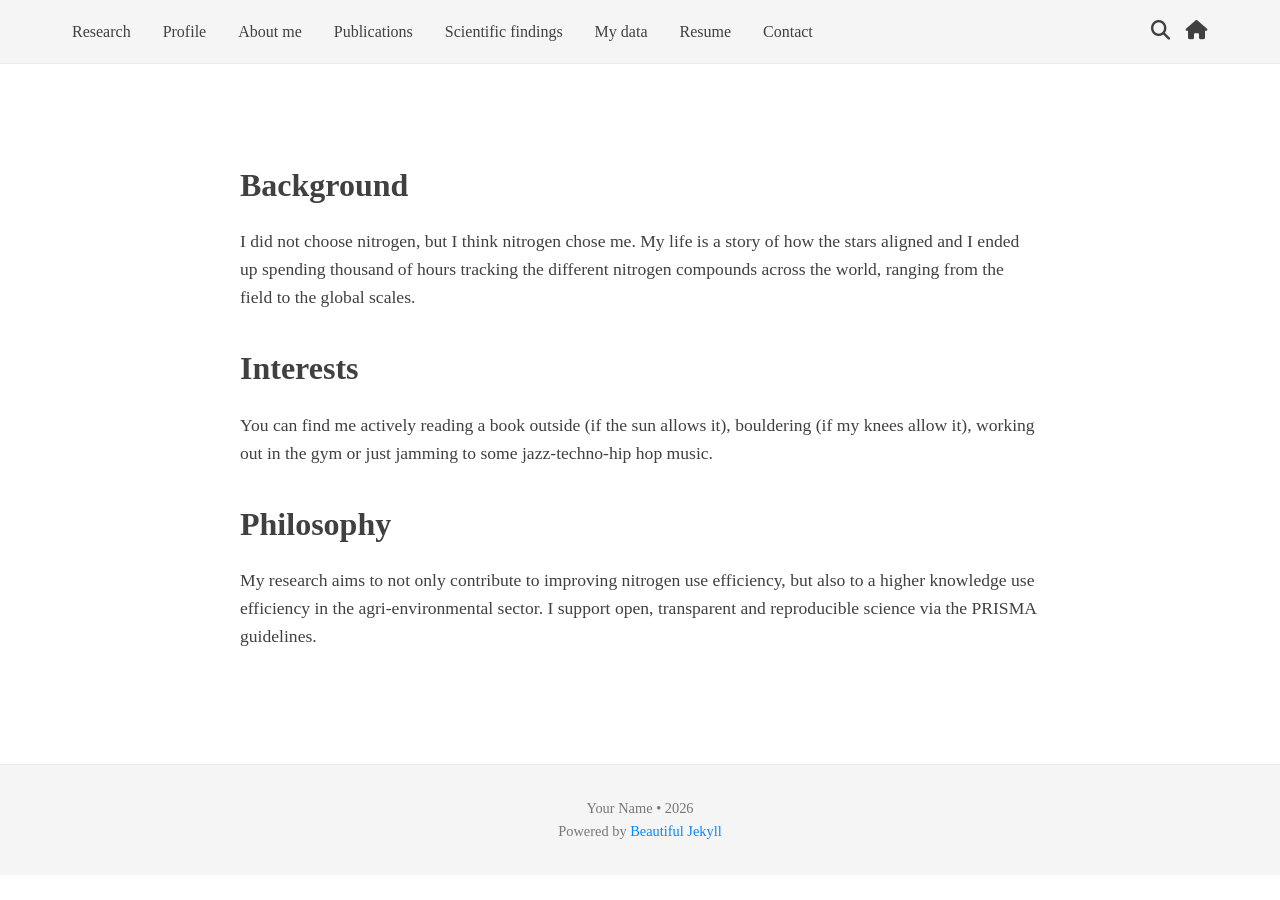
==== about.html @ 362df661 "Initial commit - Personal portfolio website" ====
<!DOCTYPE html>
<html lang="en">
<head>
    <meta charset="UTF-8">
    <meta name="viewport" content="width=device-width, initial-scale=1.0">
    <meta name="description" content="About Me - João Serra">
    <title>About Me - João Serra</title>
    <link rel="stylesheet" href="styles.css">
    <link rel="stylesheet" href="https://cdnjs.cloudflare.com/ajax/libs/font-awesome/6.4.0/css/all.min.css">
</head>
<body>
    <nav class="navbar">
        <div class="nav-container">
            <div class="nav-links">
                <a href="research.html">Research</a>
                <a href="profile.html">Profile</a>
                <a href="about.html">About me</a>
                <a href="publications.html">Publications</a>
                <a href="findings.html">Scientific findings</a>
                <a href="https://figshare.com/authors/Jo_o_Serra/14259032" target="_blank">My data</a>
                <a href="resume.pdf" target="_blank">Resume</a>
                <a href="contact.html">Contact</a>
            </div>
            <div class="nav-icons">
                <a href="#" class="search-icon"><i class="fas fa-search"></i></a>
                <a href="index.html" class="home-icon"><i class="fas fa-home"></i></a>
            </div>
        </div>
    </nav>

    <main class="main-content">
        <div class="content-section">
            <h2>Background</h2>
            <p>
                I did not choose nitrogen, but I think nitrogen chose me. My life is a story of how the stars aligned and I ended up spending thousand of hours tracking the different nitrogen compounds across the world, ranging from the field to the global scales. 
            </p>

            <h2>Interests</h2>
            <p>
                You can find me actively reading a book outside (if the sun allows it), bouldering (if my knees allow it), working out in the gym or just jamming to some jazz-techno-hip hop music.
            </p>

            <h2>Philosophy</h2>
            <p>
                My research aims to not only contribute to improving nitrogen use efficiency, but also to a higher knowledge use efficiency in the agri-environmental sector.
                I support open, transparent and reproducible science via the PRISMA guidelines.  
            </p>
        </div>
    </main>

    <footer class="footer">
        <p>Your Name • <span id="year"></span></p>
        <p>Powered by <a href="https://beautifuljekyll.com" target="_blank">Beautiful Jekyll</a></p>
    </footer>

    <script>
        document.getElementById('year').textContent = new Date().getFullYear();
    </script>
</body>
</html>
---- styles.css ----
* {
    margin: 0;
    padding: 0;
    box-sizing: border-box;
}

body {
    font-family: 'Lora', 'Times New Roman', serif;
    line-height: 1.6;
    color: #404040;
    background-color: #ffffff;
}

.navbar {
    background-color: #f5f5f5;
    border-bottom: 1px solid #eaeaea;
    padding: 1rem 0;
    position: sticky;
    top: 0;
    z-index: 1000;
}

.nav-container {
    max-width: 1200px;
    margin: 0 auto;
    padding: 0 2rem;
    display: flex;
    justify-content: space-between;
    align-items: center;
}

.nav-links {
    display: flex;
    gap: 2rem;
    flex-wrap: wrap;
}

.nav-links a {
    color: #404040;
    text-decoration: none;
    font-size: 1rem;
    transition: color 0.3s ease;
}

.nav-links a:hover {
    color: #008AFF;
}

.nav-icons {
    display: flex;
    gap: 1rem;
}

.nav-icons a {
    color: #404040;
    font-size: 1.2rem;
    transition: color 0.3s ease;
}

.nav-icons a:hover {
    color: #008AFF;
}

.main-content {
    max-width: 1200px;
    margin: 0 auto;
    padding: 4rem 2rem;
    min-height: calc(100vh - 200px);
}

.hero-section {
    text-align: center;
    padding: 4rem 0;
}

.hero-title {
    font-size: 3.5rem;
    font-weight: 700;
    color: #404040;
    margin-bottom: 3rem;
}

.hero-images {
    display: flex;
    justify-content: center;
    gap: 2rem;
    margin-bottom: 2rem;
    flex-wrap: wrap;
}

.hero-img {
    width: 200px;
    height: 200px;
    object-fit: cover;
    border-radius: 10px;
    box-shadow: 0 4px 15px rgba(0, 0, 0, 0.1);
    transition: transform 0.3s ease, box-shadow 0.3s ease;
}

.hero-img:hover {
    transform: scale(1.05);
    box-shadow: 0 6px 20px rgba(0, 0, 0, 0.15);
}

.social-links {
    display: flex;
    justify-content: center;
    gap: 2rem;
    flex-wrap: wrap;
}

.social-links a {
    color: #404040;
    font-size: 2rem;
    transition: all 0.3s ease;
}

.social-links a:hover {
    color: #008AFF;
    transform: translateY(-3px);
}

.content-section {
    max-width: 800px;
    margin: 0 auto;
}

.content-section h1 {
    font-size: 2.5rem;
    margin-bottom: 2rem;
    color: #404040;
}

.content-section h2 {
    font-size: 2rem;
    margin-top: 2rem;
    margin-bottom: 1rem;
    color: #404040;
}

.content-section p {
    margin-bottom: 1rem;
    font-size: 1.1rem;
}

.content-section ul {
    margin-left: 2rem;
    margin-bottom: 1rem;
}

.content-section li {
    margin-bottom: 0.5rem;
}

.publication-item {
    margin-bottom: 1rem;
    padding-bottom: 1rem;
    border-bottom: 1px solid #eaeaea;
}

.publication-item:last-child {
    border-bottom: none;
}

.publication-title {
    font-weight: 600;
    color: #404040;
    margin-bottom: 0.5rem;
}

.publication-authors {
    font-style: italic;
    color: #666;
    margin-bottom: 0.5rem;
}

.publication-venue {
    color: #666;
}

sup {
    font-size: 0.7em;
    vertical-align: super;
    margin-left: 2px;
}

sup a {
    color: #008AFF;
    text-decoration: none;
    font-weight: normal;
}

sup a:hover {
    text-decoration: underline;
}

.finding-image {
    margin-top: 1rem;
    text-align: center;
}

.finding-img {
    max-width: 100%;
    height: auto;
    border-radius: 8px;
    box-shadow: 0 4px 8px rgba(0, 0, 0, 0.1);
    margin-bottom: 0.5rem;
}

.image-caption {
    font-size: 0.9rem;
    color: #666;
    font-style: italic;
    margin: 0.5rem auto;
    max-width: 800px;
    line-height: 1.4;
}

.finding-details {
    margin: 1rem 0;
    padding-left: 1.5rem;
}

.finding-details li {
    margin-bottom: 0.5rem;
    color: #555;
    line-height: 1.5;
}

.finding-details strong {
    color: #404040;
}

.contact-info {
    font-size: 1.1rem;
}

.contact-info a {
    color: #008AFF;
    text-decoration: none;
}

.contact-info a:hover {
    text-decoration: underline;
}

.footer {
    background-color: #f5f5f5;
    border-top: 1px solid #eaeaea;
    padding: 2rem;
    text-align: center;
    color: #777;
    font-size: 0.9rem;
}

.footer a {
    color: #008AFF;
    text-decoration: none;
}

.footer a:hover {
    text-decoration: underline;
}

@media (max-width: 768px) {
    .nav-container {
        flex-direction: column;
        gap: 1rem;
    }

    .nav-links {
        gap: 1rem;
        justify-content: center;
    }

    .hero-title {
        font-size: 2.5rem;
    }

    .social-links a {
        font-size: 1.5rem;
    }

    .main-content {
        padding: 2rem 1rem;
    }
}
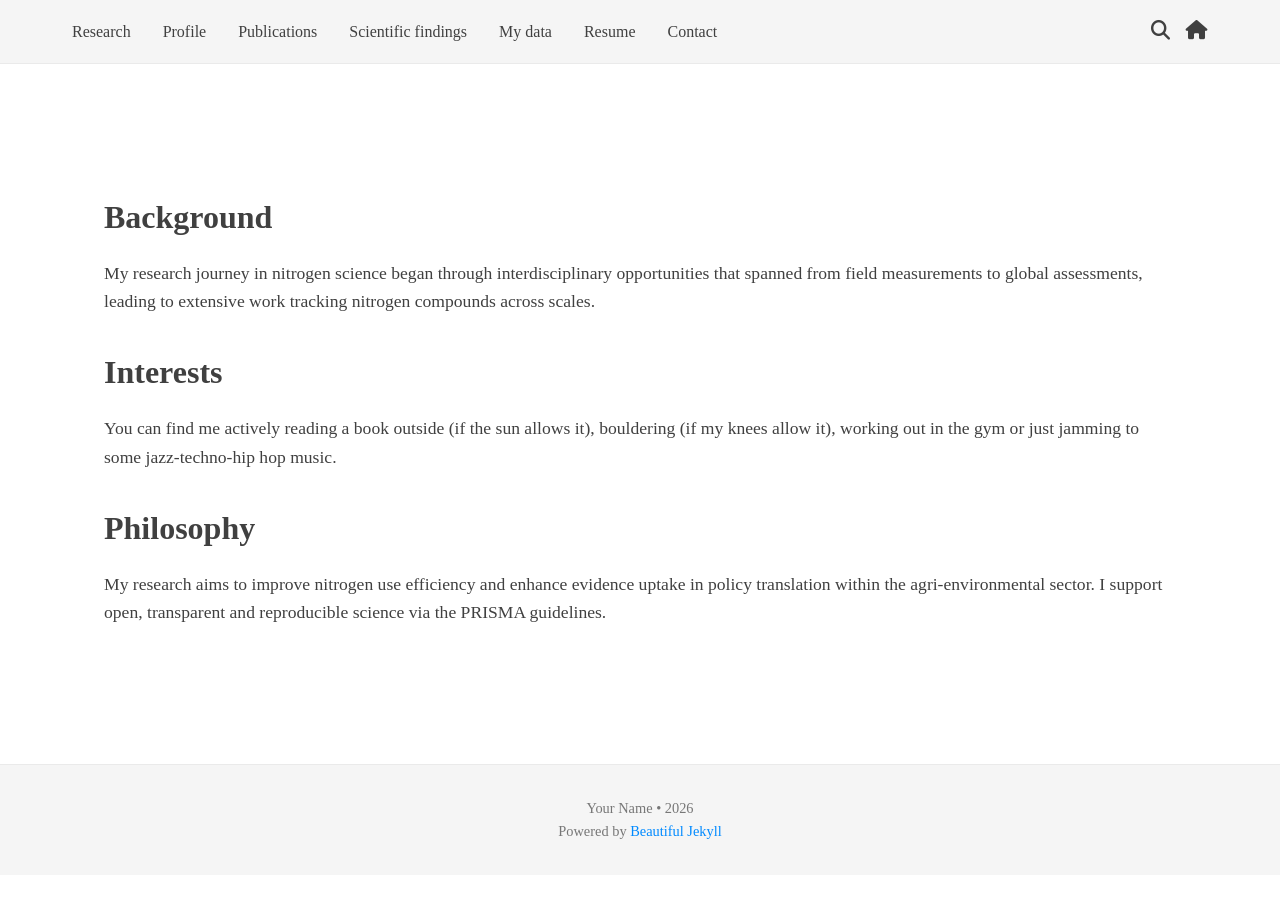
==== commit 2dc15eda: "Update homepage collaboration map and profile/publications content" ====
--- a/about.html
+++ b/about.html
@@ -14,7 +14,7 @@
             <div class="nav-links">
                 <a href="research.html">Research</a>
                 <a href="profile.html">Profile</a>
-                <a href="about.html">About me</a>
+                <!-- <a href="about.html">About me</a> -->
                 <a href="publications.html">Publications</a>
                 <a href="findings.html">Scientific findings</a>
                 <a href="https://figshare.com/authors/Jo_o_Serra/14259032" target="_blank">My data</a>
@@ -32,7 +32,7 @@
         <div class="content-section">
             <h2>Background</h2>
             <p>
-                I did not choose nitrogen, but I think nitrogen chose me. My life is a story of how the stars aligned and I ended up spending thousand of hours tracking the different nitrogen compounds across the world, ranging from the field to the global scales. 
+                My research journey in nitrogen science began through interdisciplinary opportunities that spanned from field measurements to global assessments, leading to extensive work tracking nitrogen compounds across scales.
             </p>
 
             <h2>Interests</h2>
@@ -42,7 +42,7 @@
 
             <h2>Philosophy</h2>
             <p>
-                My research aims to not only contribute to improving nitrogen use efficiency, but also to a higher knowledge use efficiency in the agri-environmental sector.
+                My research aims to improve nitrogen use efficiency and enhance evidence uptake in policy translation within the agri-environmental sector.
                 I support open, transparent and reproducible science via the PRISMA guidelines.  
             </p>
         </div>
--- a/styles.css
+++ b/styles.css
@@ -77,7 +77,25 @@
     font-size: 3.5rem;
     font-weight: 700;
     color: #404040;
-    margin-bottom: 3rem;
+    margin-bottom: 1rem;
+}
+
+.hero-impact {
+    max-width: 800px;
+    margin: 0 auto 2rem auto;
+    padding: 1.5rem 2rem;
+    background: linear-gradient(135deg, #f8f9fa 0%, #e9ecef 100%);
+    border-left: 4px solid #008AFF;
+    border-radius: 8px;
+    box-shadow: 0 2px 10px rgba(0, 0, 0, 0.05);
+}
+
+.hero-impact p {
+    font-size: 1.1rem;
+    line-height: 1.6;
+    color: #495057;
+    font-style: italic;
+    margin: 0;
 }
 
 .hero-images {
@@ -231,6 +249,167 @@
     color: #404040;
 }
 
+/* Horizontal scrollable finding books */
+.finding-book {
+    margin: 4rem 0;
+    overflow-x: auto;
+    overflow-y: hidden;
+    border-radius: 12px;
+    background: #fafafa;
+    padding: 1rem;
+}
+
+.finding-track {
+    display: flex;
+    gap: 2rem;
+    scroll-snap-type: x mandatory;
+    min-height: 400px;
+}
+
+.finding-page {
+    min-width: 80vw;
+    scroll-snap-align: start;
+    background: white;
+    border-radius: 8px;
+    padding: 2rem;
+    box-shadow: 0 2px 10px rgba(0, 0, 0, 0.05);
+    display: flex;
+    flex-direction: column;
+    justify-content: center;
+}
+
+.finding-page h3 {
+    font-size: 1.5rem;
+    font-weight: 600;
+    color: #404040;
+    margin-bottom: 1rem;
+    line-height: 1.3;
+}
+
+.finding-page p {
+    font-size: 1.1rem;
+    line-height: 1.6;
+    color: #495057;
+    margin-bottom: 1rem;
+}
+
+.finding-page img {
+    max-width: 100%;
+    height: auto;
+    border-radius: 8px;
+    margin: 1rem 0;
+}
+
+.finding-page .caption {
+    font-size: 0.9rem;
+    color: #666;
+    font-style: italic;
+    margin-top: 0.5rem;
+    text-align: center;
+}
+
+@media (min-width: 768px) {
+    .finding-page {
+        min-width: 400px;
+        max-width: 500px;
+    }
+}
+
+@media (max-width: 767px) {
+    .finding-page {
+        min-width: 85vw;
+        padding: 1.5rem;
+    }
+    
+    .finding-page h3 {
+        font-size: 1.3rem;
+    }
+}
+
+/* Lightbox styles */
+.clickable-image {
+    cursor: zoom-in;
+    transition: transform 0.2s ease;
+}
+
+.clickable-image:hover {
+    transform: scale(1.02);
+}
+
+.lightbox {
+    display: none;
+    position: fixed;
+    z-index: 1000;
+    inset: 0;
+    background: rgba(0, 0, 0, 0.9);
+    justify-content: center;
+    align-items: center;
+    padding: 1rem;
+}
+
+.lightbox img {
+    max-width: 95%;
+    max-height: 95%;
+    object-fit: contain;
+    border-radius: 8px;
+    box-shadow: 0 4px 20px rgba(0, 0, 0, 0.5);
+}
+
+/* Featured publications styling */
+.publication-item.featured {
+    border: 2px solid #007bff;
+    border-radius: 8px;
+    padding: 1.5rem;
+    margin-bottom: 1.5rem;
+    background-color: #f8f9ff;
+    box-shadow: 0 4px 12px rgba(0, 123, 255, 0.1);
+}
+
+.publication-item.featured .publication-title {
+    color: #007bff;
+    font-weight: bold;
+}
+
+.publication-item .fa-star,
+.publication-item .fa-highlighter {
+    color: #ffc107;
+    margin-right: 0.5rem;
+}
+
+.publication-item .fa-star {
+    color: #ffc107;
+}
+
+.publication-item .fa-highlighter {
+    color: #28a745;
+}
+
+/* Collaboration map tooltip styling */
+.collab-tooltip {
+    background: white;
+    border: 1px solid #ccc;
+    border-radius: 4px;
+    padding: 6px 8px;
+    font-size: 0.85em;
+    line-height: 1.4;
+    box-shadow: 0 2px 6px rgba(0,0,0,0.15);
+}
+
+/* Collaboration map container styling */
+#collab-map {
+    width: 100%;
+    height: 500px;
+    border: 1px solid #ddd;
+    border-radius: 4px;
+    margin-bottom: 1rem;
+}
+
+.content-section {
+    max-width: 1200px;
+    margin: 0 auto;
+    padding: 2rem;
+}
+
 .contact-info {
     font-size: 1.1rem;
 }
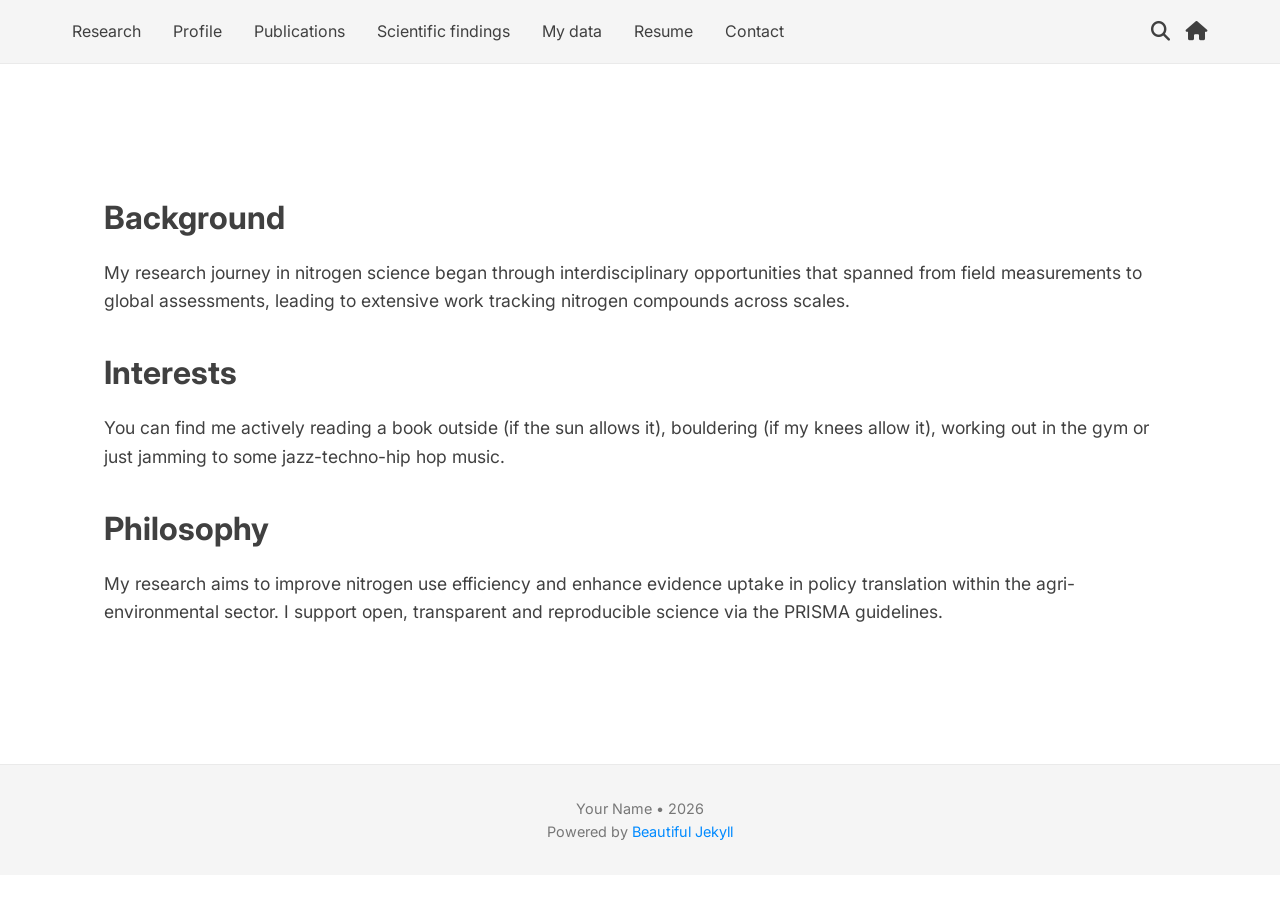
==== commit e337c3b0: "Change site font to Inter" ====
--- a/about.html
+++ b/about.html
@@ -7,6 +7,9 @@
     <title>About Me - João Serra</title>
     <link rel="stylesheet" href="styles.css">
     <link rel="stylesheet" href="https://cdnjs.cloudflare.com/ajax/libs/font-awesome/6.4.0/css/all.min.css">
+    <link rel="preconnect" href="https://fonts.googleapis.com">
+    <link rel="preconnect" href="https://fonts.gstatic.com" crossorigin>
+    <link href="https://fonts.googleapis.com/css2?family=Inter:wght@400;500;600;700&display=swap" rel="stylesheet">
 </head>
 <body>
     <nav class="navbar">
--- a/styles.css
+++ b/styles.css
@@ -5,7 +5,7 @@
 }
 
 body {
-    font-family: 'Lora', 'Times New Roman', serif;
+    font-family: "Inter", sans-serif;
     line-height: 1.6;
     color: #404040;
     background-color: #ffffff;
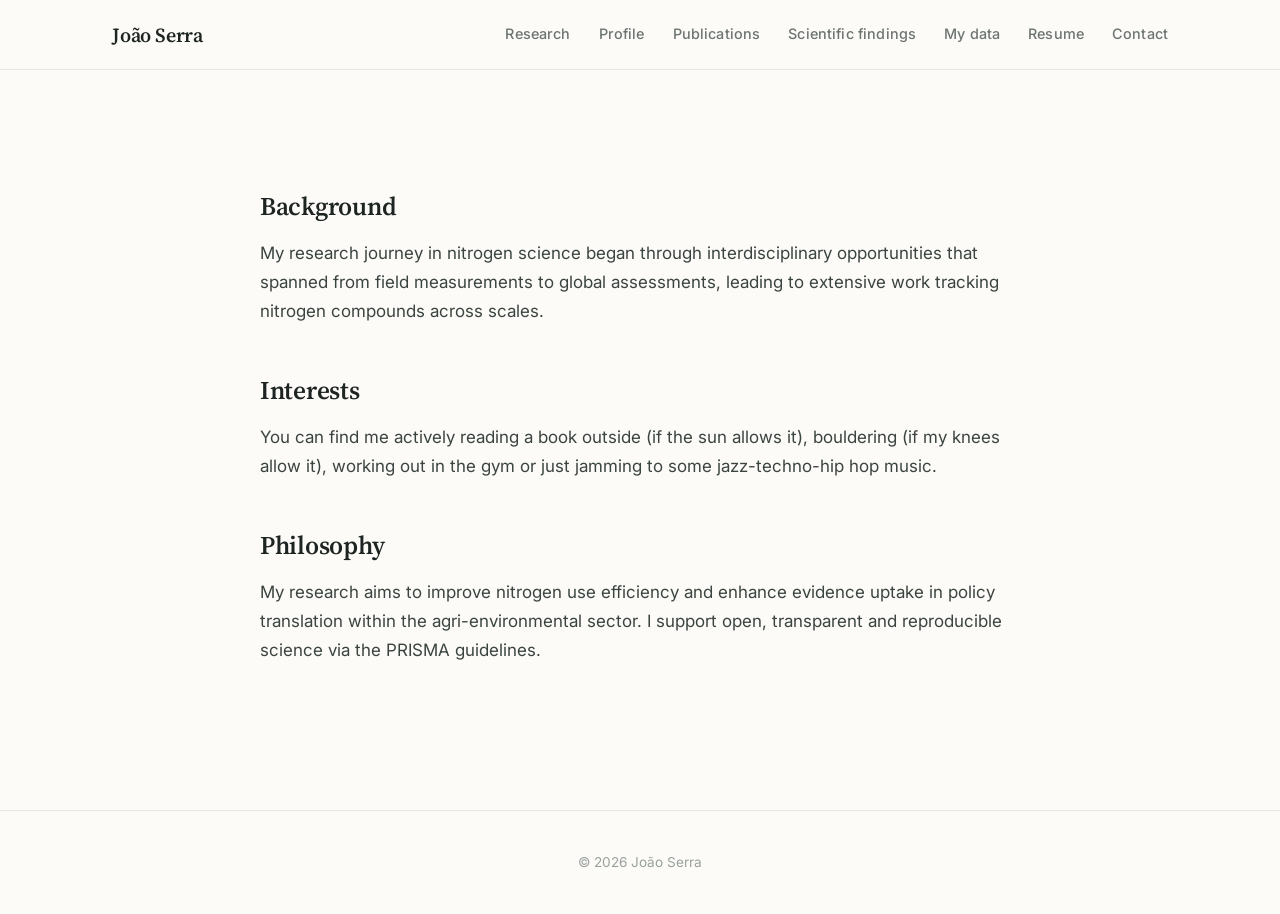
==== commit 6a661e24: "Refine site design: serif headings, muted palette, two-column hero, working map tiles Co-Authored-By" ====
--- a/about.html
+++ b/about.html
@@ -9,24 +9,21 @@
     <link rel="stylesheet" href="https://cdnjs.cloudflare.com/ajax/libs/font-awesome/6.4.0/css/all.min.css">
     <link rel="preconnect" href="https://fonts.googleapis.com">
     <link rel="preconnect" href="https://fonts.gstatic.com" crossorigin>
-    <link href="https://fonts.googleapis.com/css2?family=Inter:wght@400;500;600;700&display=swap" rel="stylesheet">
+    <link href="https://fonts.googleapis.com/css2?family=Inter:wght@400;500;600;700&family=Source+Serif+4:opsz,wght@8..60,400;8..60,600&display=swap" rel="stylesheet">
 </head>
 <body>
     <nav class="navbar">
         <div class="nav-container">
+            <a href="index.html" class="nav-brand">João Serra</a>
             <div class="nav-links">
                 <a href="research.html">Research</a>
                 <a href="profile.html">Profile</a>
                 <!-- <a href="about.html">About me</a> -->
                 <a href="publications.html">Publications</a>
                 <a href="findings.html">Scientific findings</a>
-                <a href="https://figshare.com/authors/Jo_o_Serra/14259032" target="_blank">My data</a>
-                <a href="resume.pdf" target="_blank">Resume</a>
+                <a href="https://figshare.com/authors/Jo_o_Serra/14259032" target="_blank" rel="noopener">My data</a>
+                <a href="resume.pdf" target="_blank" rel="noopener">Resume</a>
                 <a href="contact.html">Contact</a>
-            </div>
-            <div class="nav-icons">
-                <a href="#" class="search-icon"><i class="fas fa-search"></i></a>
-                <a href="index.html" class="home-icon"><i class="fas fa-home"></i></a>
             </div>
         </div>
     </nav>
@@ -52,8 +49,7 @@
     </main>
 
     <footer class="footer">
-        <p>Your Name • <span id="year"></span></p>
-        <p>Powered by <a href="https://beautifuljekyll.com" target="_blank">Beautiful Jekyll</a></p>
+        <p>&copy; <span id="year">2026</span> João Serra</p>
     </footer>
 
     <script>
--- a/styles.css
+++ b/styles.css
@@ -1,3 +1,26 @@
+/* ---------- Design tokens ---------- */
+:root {
+    --ink: #1d2422;
+    --text: #3b4441;
+    --muted: #6d7572;
+    --faint: #9aa19e;
+    --accent: #2f5d50;
+    --accent-dark: #224539;
+    --accent-soft: #eef3f0;
+    --line: #e7e5e0;
+    --bg: #fcfbf8;
+    --surface: #ffffff;
+    --serif: "Source Serif 4", Georgia, "Times New Roman", serif;
+    --sans: "Inter", -apple-system, BlinkMacSystemFont, "Segoe UI", Roboto, Helvetica, Arial, sans-serif;
+    --radius: 6px;
+    --shadow: 0 1px 2px rgba(29, 36, 34, 0.04), 0 8px 24px rgba(29, 36, 34, 0.06);
+}
+
+html {
+    scroll-behavior: smooth;
+    scroll-padding-top: 5rem;
+}
+
 * {
     margin: 0;
     padding: 0;
@@ -5,175 +28,389 @@
 }
 
 body {
-    font-family: "Inter", sans-serif;
-    line-height: 1.6;
-    color: #404040;
-    background-color: #ffffff;
-}
-
+    font-family: var(--sans);
+    font-size: 17px;
+    line-height: 1.7;
+    color: var(--text);
+    background-color: var(--bg);
+    -webkit-font-smoothing: antialiased;
+    text-rendering: optimizeLegibility;
+}
+
+a {
+    color: var(--accent);
+    text-decoration: underline;
+    text-decoration-color: rgba(47, 93, 80, 0.3);
+    text-underline-offset: 3px;
+    text-decoration-thickness: 1px;
+    transition: color 0.2s ease, text-decoration-color 0.2s ease;
+}
+
+a:hover {
+    color: var(--accent-dark);
+    text-decoration-color: currentColor;
+}
+
+::selection {
+    background: #d6e4dd;
+}
+
+/* ---------- Navigation ---------- */
 .navbar {
-    background-color: #f5f5f5;
-    border-bottom: 1px solid #eaeaea;
-    padding: 1rem 0;
     position: sticky;
     top: 0;
     z-index: 1000;
+    background: rgba(252, 251, 248, 0.85);
+    backdrop-filter: saturate(160%) blur(10px);
+    -webkit-backdrop-filter: saturate(160%) blur(10px);
+    border-bottom: 1px solid var(--line);
 }
 
 .nav-container {
-    max-width: 1200px;
+    max-width: 1120px;
     margin: 0 auto;
-    padding: 0 2rem;
+    padding: 1.1rem 2rem;
     display: flex;
     justify-content: space-between;
     align-items: center;
+    gap: 2rem;
+}
+
+.nav-brand {
+    font-family: var(--serif);
+    font-size: 1.25rem;
+    font-weight: 600;
+    color: var(--ink);
+    text-decoration: none;
+    letter-spacing: -0.01em;
+    white-space: nowrap;
+}
+
+.nav-brand:hover {
+    color: var(--accent);
 }
 
 .nav-links {
     display: flex;
-    gap: 2rem;
+    gap: 1.75rem;
     flex-wrap: wrap;
+    justify-content: flex-end;
 }
 
 .nav-links a {
-    color: #404040;
+    position: relative;
+    color: var(--muted);
     text-decoration: none;
-    font-size: 1rem;
-    transition: color 0.3s ease;
-}
-
-.nav-links a:hover {
-    color: #008AFF;
-}
-
-.nav-icons {
-    display: flex;
-    gap: 1rem;
-}
-
-.nav-icons a {
-    color: #404040;
-    font-size: 1.2rem;
-    transition: color 0.3s ease;
-}
-
-.nav-icons a:hover {
-    color: #008AFF;
-}
-
+    font-size: 0.9rem;
+    font-weight: 500;
+    letter-spacing: 0.01em;
+}
+
+.nav-links a:hover,
+.nav-links a[aria-current="page"] {
+    color: var(--ink);
+}
+
+.nav-links a[aria-current="page"]::after {
+    content: "";
+    position: absolute;
+    left: 0;
+    right: 0;
+    bottom: -0.35rem;
+    height: 1px;
+    background: var(--accent);
+}
+
+/* ---------- Layout ---------- */
 .main-content {
-    max-width: 1200px;
+    max-width: 1120px;
     margin: 0 auto;
-    padding: 4rem 2rem;
-    min-height: calc(100vh - 200px);
-}
-
-.hero-section {
-    text-align: center;
-    padding: 4rem 0;
-}
-
-.hero-title {
-    font-size: 3.5rem;
-    font-weight: 700;
-    color: #404040;
+    padding: 4.5rem 2rem 5rem;
+    min-height: calc(100vh - 160px);
+}
+
+.content-section {
+    max-width: 760px;
+    margin: 0 auto;
+}
+
+.content-section h1 {
+    font-family: var(--serif);
+    font-size: 2.75rem;
+    font-weight: 600;
+    line-height: 1.15;
+    letter-spacing: -0.02em;
+    color: var(--ink);
+    margin-bottom: 2.5rem;
+    padding-bottom: 1.25rem;
+    border-bottom: 1px solid var(--line);
+}
+
+.content-section h2 {
+    font-family: var(--serif);
+    font-size: 1.6rem;
+    font-weight: 600;
+    line-height: 1.3;
+    letter-spacing: -0.01em;
+    color: var(--ink);
+    margin-top: 3rem;
     margin-bottom: 1rem;
 }
 
-.hero-impact {
-    max-width: 800px;
-    margin: 0 auto 2rem auto;
-    padding: 1.5rem 2rem;
-    background: linear-gradient(135deg, #f8f9fa 0%, #e9ecef 100%);
-    border-left: 4px solid #008AFF;
-    border-radius: 8px;
-    box-shadow: 0 2px 10px rgba(0, 0, 0, 0.05);
-}
-
-.hero-impact p {
-    font-size: 1.1rem;
-    line-height: 1.6;
-    color: #495057;
-    font-style: italic;
-    margin: 0;
-}
-
-.hero-images {
-    display: flex;
-    justify-content: center;
-    gap: 2rem;
-    margin-bottom: 2rem;
-    flex-wrap: wrap;
-}
-
-.hero-img {
-    width: 200px;
-    height: 200px;
-    object-fit: cover;
-    border-radius: 10px;
-    box-shadow: 0 4px 15px rgba(0, 0, 0, 0.1);
-    transition: transform 0.3s ease, box-shadow 0.3s ease;
-}
-
-.hero-img:hover {
-    transform: scale(1.05);
-    box-shadow: 0 6px 20px rgba(0, 0, 0, 0.15);
-}
-
-.social-links {
-    display: flex;
-    justify-content: center;
-    gap: 2rem;
-    flex-wrap: wrap;
-}
-
-.social-links a {
-    color: #404040;
-    font-size: 2rem;
-    transition: all 0.3s ease;
-}
-
-.social-links a:hover {
-    color: #008AFF;
-    transform: translateY(-3px);
-}
-
-.content-section {
-    max-width: 800px;
-    margin: 0 auto;
-}
-
-.content-section h1 {
-    font-size: 2.5rem;
-    margin-bottom: 2rem;
-    color: #404040;
-}
-
-.content-section h2 {
-    font-size: 2rem;
-    margin-top: 2rem;
-    margin-bottom: 1rem;
-    color: #404040;
+.content-section h1 + h2 {
+    margin-top: 0;
+}
+
+.content-section h3 {
+    font-size: 1.02rem;
+    font-weight: 600;
+    line-height: 1.5;
+    color: var(--ink);
+    margin-top: 1.75rem;
+    margin-bottom: 0.5rem;
+}
+
+.content-section h3 a {
+    color: var(--ink);
 }
 
 .content-section p {
     margin-bottom: 1rem;
-    font-size: 1.1rem;
 }
 
 .content-section ul {
-    margin-left: 2rem;
-    margin-bottom: 1rem;
+    margin: 0 0 1rem 1.25rem;
 }
 
 .content-section li {
     margin-bottom: 0.5rem;
-}
-
+    padding-left: 0.25rem;
+}
+
+.content-section li::marker {
+    color: var(--faint);
+}
+
+.content-section strong {
+    color: var(--ink);
+    font-weight: 600;
+}
+
+.eyebrow {
+    font-size: 0.75rem;
+    font-weight: 600;
+    letter-spacing: 0.14em;
+    text-transform: uppercase;
+    color: var(--accent);
+    margin-bottom: 0.75rem;
+}
+
+/* ---------- Home: hero ---------- */
+.hero-section {
+    display: grid;
+    grid-template-columns: minmax(0, 1.25fr) minmax(0, 1fr);
+    gap: 4.5rem;
+    align-items: center;
+    padding: 1.5rem 0 4.5rem;
+}
+
+.hero-title {
+    font-family: var(--serif);
+    font-size: 4rem;
+    font-weight: 600;
+    line-height: 1.05;
+    letter-spacing: -0.025em;
+    color: var(--ink);
+    margin-bottom: 1.5rem;
+}
+
+.flag-icon {
+    height: 0.42em;
+    width: auto;
+    margin-left: 0.35rem;
+    vertical-align: 0.16em;
+    border-radius: 2px;
+    box-shadow: 0 0 0 1px rgba(0, 0, 0, 0.06);
+}
+
+.hero-impact p {
+    font-family: var(--serif);
+    font-size: 1.45rem;
+    font-weight: 400;
+    line-height: 1.45;
+    color: var(--ink);
+    margin-bottom: 1.25rem;
+}
+
+.hero-summary p {
+    font-size: 1.02rem;
+    color: var(--muted);
+    max-width: 34rem;
+    margin-bottom: 2rem;
+}
+
+.hero-cta {
+    display: flex;
+    flex-direction: column;
+    align-items: flex-start;
+    gap: 0;
+    border-top: 1px solid var(--line);
+    margin-bottom: 2rem;
+    max-width: 30rem;
+}
+
+.cta-link {
+    display: flex;
+    justify-content: space-between;
+    align-items: center;
+    width: 100%;
+    padding: 0.85rem 0;
+    border-bottom: 1px solid var(--line);
+    color: var(--ink);
+    text-decoration: none;
+    font-weight: 500;
+    font-size: 0.98rem;
+}
+
+.cta-link::after {
+    content: "\2192";
+    color: var(--faint);
+    transition: transform 0.2s ease, color 0.2s ease;
+}
+
+.cta-link:hover {
+    color: var(--accent);
+}
+
+.cta-link:hover::after {
+    color: var(--accent);
+    transform: translateX(4px);
+}
+
+.hero-media {
+    position: relative;
+    max-width: 380px;
+    justify-self: end;
+    width: 100%;
+    padding: 0 0 3rem 3rem;
+}
+
+.hero-img {
+    display: block;
+    width: 100%;
+    aspect-ratio: 4 / 5;
+    object-fit: cover;
+    border-radius: var(--radius);
+    box-shadow: var(--shadow);
+}
+
+.hero-img-secondary {
+    position: absolute;
+    left: 0;
+    bottom: 0;
+    width: 44%;
+    aspect-ratio: 1 / 1;
+    border: 5px solid var(--bg);
+    box-shadow: var(--shadow);
+}
+
+.social-links {
+    display: flex;
+    gap: 1.4rem;
+    flex-wrap: wrap;
+}
+
+.social-links a {
+    color: var(--faint);
+    font-size: 1.2rem;
+    text-decoration: none;
+}
+
+.social-links a:hover {
+    color: var(--accent);
+}
+
+/* ---------- Home: collaborations ---------- */
+.home-section {
+    max-width: none;
+    border-top: 1px solid var(--line);
+    padding-top: 4rem;
+}
+
+.home-section h2 {
+    margin-top: 0;
+    font-size: 2rem;
+}
+
+.section-lede {
+    color: var(--muted);
+    max-width: 40rem;
+    margin-bottom: 2rem;
+}
+
+#collab-map {
+    width: 100%;
+    height: 480px;
+    border: 1px solid var(--line);
+    border-radius: var(--radius);
+    background: #f4f3ef;
+    margin-bottom: 1rem;
+}
+
+.map-meta {
+    display: flex;
+    justify-content: space-between;
+    align-items: center;
+    flex-wrap: wrap;
+    gap: 1rem;
+    font-size: 0.88rem;
+    color: var(--muted);
+}
+
+.map-legend {
+    display: flex;
+    align-items: center;
+    gap: 0.5rem;
+}
+
+.map-legend span.swatch {
+    display: inline-block;
+    width: 1.4rem;
+    height: 0.6rem;
+}
+
+#collab-status {
+    font-size: 0.85rem;
+    color: var(--faint);
+    margin-bottom: 0.5rem;
+}
+
+.leaflet-container {
+    font-family: var(--sans);
+}
+
+.leaflet-tooltip {
+    border: 1px solid var(--line);
+    border-radius: 4px;
+    box-shadow: var(--shadow);
+    color: var(--text);
+    font-size: 0.82rem;
+    line-height: 1.45;
+    padding: 0.5rem 0.7rem;
+    max-width: 280px;
+    white-space: normal;
+}
+
+.leaflet-tooltip strong {
+    font-family: var(--serif);
+    font-size: 0.95rem;
+    color: var(--ink);
+}
+
+/* ---------- Publications ---------- */
 .publication-item {
-    margin-bottom: 1rem;
-    padding-bottom: 1rem;
-    border-bottom: 1px solid #eaeaea;
+    padding: 1.25rem 0;
+    border-bottom: 1px solid var(--line);
 }
 
 .publication-item:last-child {
@@ -182,285 +419,293 @@
 
 .publication-title {
     font-weight: 600;
-    color: #404040;
-    margin-bottom: 0.5rem;
+    color: var(--ink);
+    line-height: 1.5;
+    margin-bottom: 0.35rem;
 }
 
 .publication-authors {
-    font-style: italic;
-    color: #666;
-    margin-bottom: 0.5rem;
+    font-size: 0.92rem;
+    color: var(--muted);
+    margin-bottom: 0.35rem;
 }
 
 .publication-venue {
-    color: #666;
+    font-size: 0.92rem;
+    color: var(--muted);
+}
+
+.publication-item.featured {
+    padding: 1.25rem 1.5rem;
+    margin-bottom: 1rem;
+    border: 1px solid var(--line);
+    border-left: 3px solid var(--accent);
+    border-radius: var(--radius);
+    background: var(--surface);
+}
+
+.publication-item.featured .publication-title {
+    font-family: var(--serif);
+    font-size: 1.12rem;
+}
+
+.publication-item .fa-star,
+.publication-item .fa-highlighter {
+    color: var(--accent);
+    font-size: 0.8em;
+    margin-right: 0.4rem;
+    vertical-align: 0.08em;
 }
 
 sup {
     font-size: 0.7em;
     vertical-align: super;
-    margin-left: 2px;
+    margin-left: 1px;
 }
 
 sup a {
-    color: #008AFF;
     text-decoration: none;
-    font-weight: normal;
-}
-
-sup a:hover {
-    text-decoration: underline;
-}
-
-.finding-image {
-    margin-top: 1rem;
-    text-align: center;
-}
-
-.finding-img {
-    max-width: 100%;
-    height: auto;
-    border-radius: 8px;
-    box-shadow: 0 4px 8px rgba(0, 0, 0, 0.1);
-    margin-bottom: 0.5rem;
-}
-
-.image-caption {
-    font-size: 0.9rem;
-    color: #666;
-    font-style: italic;
-    margin: 0.5rem auto;
-    max-width: 800px;
-    line-height: 1.4;
-}
-
-.finding-details {
-    margin: 1rem 0;
-    padding-left: 1.5rem;
-}
-
-.finding-details li {
-    margin-bottom: 0.5rem;
-    color: #555;
+}
+
+/* ---------- Findings ---------- */
+.finding-framing {
+    font-family: var(--serif);
+    font-size: 1.3rem;
     line-height: 1.5;
-}
-
-.finding-details strong {
-    color: #404040;
-}
-
-/* Horizontal scrollable finding books */
+    color: var(--muted);
+    margin: -1rem 0 2.5rem;
+}
+
+.findings-header {
+    margin-bottom: 1.25rem;
+}
+
+.findings-nav {
+    display: flex;
+    gap: 0.5rem;
+    flex-wrap: wrap;
+    margin-bottom: 2.5rem;
+}
+
+.finding-nav-link {
+    padding: 0.4rem 0.95rem;
+    border: 1px solid var(--line);
+    border-radius: 999px;
+    background: var(--surface);
+    color: var(--text);
+    text-decoration: none;
+    font-size: 0.85rem;
+    font-weight: 500;
+}
+
+.finding-nav-link:hover,
+.finding-nav-link.active {
+    border-color: var(--accent);
+    background: var(--accent);
+    color: #fff;
+}
+
+.finding-year {
+    font-size: 0.85rem;
+    font-weight: 400;
+    color: var(--faint);
+}
+
 .finding-book {
-    margin: 4rem 0;
+    margin: 0 0 3rem;
     overflow-x: auto;
     overflow-y: hidden;
-    border-radius: 12px;
-    background: #fafafa;
-    padding: 1rem;
+    scroll-snap-type: x mandatory;
+    border-top: 1px solid var(--line);
+    padding-top: 2rem;
 }
 
 .finding-track {
     display: flex;
-    gap: 2rem;
-    scroll-snap-type: x mandatory;
-    min-height: 400px;
+    gap: 1.25rem;
+    padding-bottom: 1rem;
 }
 
 .finding-page {
-    min-width: 80vw;
+    flex: 0 0 auto;
+    min-width: 340px;
+    max-width: 460px;
     scroll-snap-align: start;
-    background: white;
-    border-radius: 8px;
+    background: var(--surface);
+    border: 1px solid var(--line);
+    border-radius: var(--radius);
     padding: 2rem;
-    box-shadow: 0 2px 10px rgba(0, 0, 0, 0.05);
     display: flex;
     flex-direction: column;
     justify-content: center;
 }
 
 .finding-page h3 {
-    font-size: 1.5rem;
-    font-weight: 600;
-    color: #404040;
-    margin-bottom: 1rem;
+    font-family: var(--serif);
+    font-size: 1.35rem;
+    font-weight: 600;
     line-height: 1.3;
+    margin: 0 0 1rem;
 }
 
 .finding-page p {
-    font-size: 1.1rem;
-    line-height: 1.6;
-    color: #495057;
-    margin-bottom: 1rem;
+    font-size: 0.98rem;
+    color: var(--text);
+    margin-bottom: 0.85rem;
 }
 
 .finding-page img {
     max-width: 100%;
     height: auto;
-    border-radius: 8px;
-    margin: 1rem 0;
+    border-radius: 4px;
 }
 
 .finding-page .caption {
-    font-size: 0.9rem;
-    color: #666;
-    font-style: italic;
-    margin-top: 0.5rem;
-    text-align: center;
-}
-
-@media (min-width: 768px) {
-    .finding-page {
-        min-width: 400px;
-        max-width: 500px;
-    }
-}
-
-@media (max-width: 767px) {
-    .finding-page {
-        min-width: 85vw;
-        padding: 1.5rem;
-    }
-    
-    .finding-page h3 {
-        font-size: 1.3rem;
-    }
-}
-
-/* Lightbox styles */
+    font-size: 0.85rem;
+    color: var(--muted);
+    margin-top: 0.75rem;
+    margin-bottom: 0;
+}
+
+.evidence-base {
+    font-size: 0.82rem !important;
+    color: var(--accent) !important;
+    background: var(--accent-soft);
+    border-radius: 4px;
+    padding: 0.5rem 0.75rem;
+}
+
+.back-to-findings {
+    font-size: 0.85rem !important;
+    margin: 0.5rem 0 0 !important;
+}
+
+.back-to-findings a {
+    text-decoration: none;
+}
+
+.findings-summary {
+    font-family: var(--serif);
+    font-size: 1.3rem;
+    line-height: 1.55;
+    color: var(--ink);
+    margin: 3.5rem 0;
+    padding-left: 1.5rem;
+    border-left: 2px solid var(--accent);
+}
+
+.limitations-section {
+    margin: 2rem 0;
+    padding: 1rem 1.25rem;
+    border: 1px solid var(--line);
+    border-radius: var(--radius);
+    background: var(--surface);
+}
+
+.limitations-section summary {
+    cursor: pointer;
+    color: var(--ink);
+}
+
+.limitations-section[open] summary {
+    margin-bottom: 0.75rem;
+}
+
+.limitations-section p {
+    margin-bottom: 0;
+    color: var(--muted);
+    font-size: 0.95rem;
+}
+
 .clickable-image {
     cursor: zoom-in;
-    transition: transform 0.2s ease;
-}
-
-.clickable-image:hover {
-    transform: scale(1.02);
 }
 
 .lightbox {
     display: none;
     position: fixed;
-    z-index: 1000;
+    z-index: 2000;
     inset: 0;
-    background: rgba(0, 0, 0, 0.9);
+    background: rgba(20, 24, 23, 0.92);
     justify-content: center;
     align-items: center;
     padding: 1rem;
+    cursor: zoom-out;
 }
 
 .lightbox img {
     max-width: 95%;
     max-height: 95%;
     object-fit: contain;
-    border-radius: 8px;
-    box-shadow: 0 4px 20px rgba(0, 0, 0, 0.5);
-}
-
-/* Featured publications styling */
-.publication-item.featured {
-    border: 2px solid #007bff;
-    border-radius: 8px;
-    padding: 1.5rem;
-    margin-bottom: 1.5rem;
-    background-color: #f8f9ff;
-    box-shadow: 0 4px 12px rgba(0, 123, 255, 0.1);
-}
-
-.publication-item.featured .publication-title {
-    color: #007bff;
-    font-weight: bold;
-}
-
-.publication-item .fa-star,
-.publication-item .fa-highlighter {
-    color: #ffc107;
-    margin-right: 0.5rem;
-}
-
-.publication-item .fa-star {
-    color: #ffc107;
-}
-
-.publication-item .fa-highlighter {
-    color: #28a745;
-}
-
-/* Collaboration map tooltip styling */
-.collab-tooltip {
-    background: white;
-    border: 1px solid #ccc;
     border-radius: 4px;
-    padding: 6px 8px;
-    font-size: 0.85em;
-    line-height: 1.4;
-    box-shadow: 0 2px 6px rgba(0,0,0,0.15);
-}
-
-/* Collaboration map container styling */
-#collab-map {
-    width: 100%;
-    height: 500px;
-    border: 1px solid #ddd;
-    border-radius: 4px;
-    margin-bottom: 1rem;
-}
-
-.content-section {
-    max-width: 1200px;
-    margin: 0 auto;
-    padding: 2rem;
-}
-
-.contact-info {
-    font-size: 1.1rem;
-}
-
+}
+
+/* ---------- Contact ---------- */
 .contact-info a {
-    color: #008AFF;
-    text-decoration: none;
-}
-
-.contact-info a:hover {
-    text-decoration: underline;
-}
-
+    font-weight: 500;
+}
+
+/* ---------- Footer ---------- */
 .footer {
-    background-color: #f5f5f5;
-    border-top: 1px solid #eaeaea;
-    padding: 2rem;
+    border-top: 1px solid var(--line);
+    padding: 2.5rem 2rem;
     text-align: center;
-    color: #777;
-    font-size: 0.9rem;
-}
-
-.footer a {
-    color: #008AFF;
-    text-decoration: none;
-}
-
-.footer a:hover {
-    text-decoration: underline;
+    color: var(--faint);
+    font-size: 0.85rem;
+}
+
+/* ---------- Responsive ---------- */
+@media (max-width: 900px) {
+    .hero-section {
+        grid-template-columns: 1fr;
+        gap: 3rem;
+    }
+
+    .hero-media {
+        justify-self: start;
+        max-width: 320px;
+    }
 }
 
 @media (max-width: 768px) {
+    body {
+        font-size: 16px;
+    }
+
     .nav-container {
         flex-direction: column;
-        gap: 1rem;
+        align-items: flex-start;
+        gap: 0.6rem;
+        padding: 0.9rem 1.25rem;
     }
 
     .nav-links {
-        gap: 1rem;
-        justify-content: center;
+        justify-content: flex-start;
+        gap: 0.4rem 1.1rem;
+    }
+
+    .main-content {
+        padding: 2.5rem 1.25rem 3.5rem;
     }
 
     .hero-title {
-        font-size: 2.5rem;
-    }
-
-    .social-links a {
-        font-size: 1.5rem;
-    }
-
-    .main-content {
-        padding: 2rem 1rem;
-    }
-}
+        font-size: 2.8rem;
+    }
+
+    .hero-impact p {
+        font-size: 1.25rem;
+    }
+
+    .content-section h1 {
+        font-size: 2.2rem;
+    }
+
+    #collab-map {
+        height: 360px;
+    }
+
+    .finding-page {
+        min-width: 82vw;
+        padding: 1.5rem;
+    }
+}
